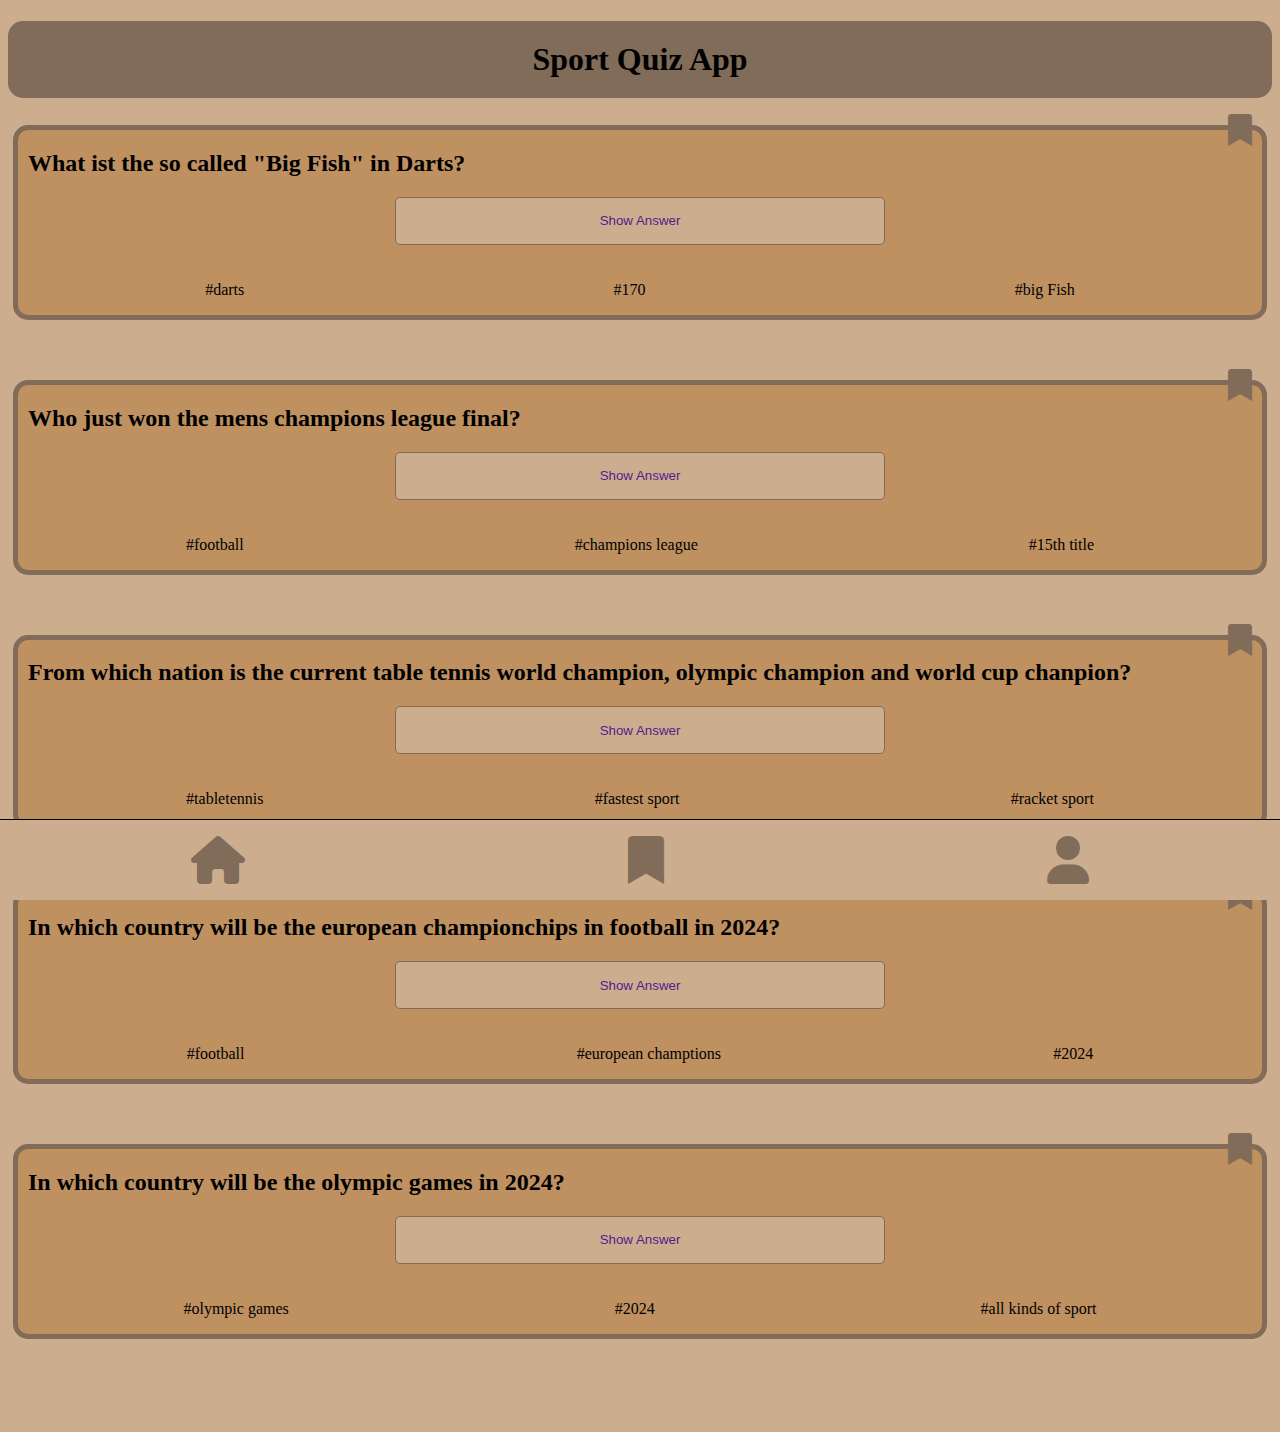
==== index.html @ 513539a7 "Add bookmark.html" ====
<!DOCTYPE html>
<html lang="en">
  <head>
    <meta charset="UTF-8" />
    <meta name="viewport" content="width=device-width, initial-scale=1.0" />
    <link rel="stylesheet" href="./styles.css" />
    <title>Sport Quiz App</title>
    <link
      rel="stylesheet"
      href="https://cdnjs.cloudflare.com/ajax/libs/font-awesome/6.0.0-beta3/css/all.min.css"
    />
  </head>
  <header>
    <h1>Sport Quiz App</h1>
  </header>
  <body id="home">
    <main>
      <section class="section-body">
        <section class="common-card question-1">
          <h2>What ist the so called "Big Fish" in Darts?</h2>
          <a href="#question-1">
            <i class="fas fa-bookmark fa-2xl card-bookmark"></i>
          </a>
          <div class="card-button">
            <button class="answer-button">
              <a href="" class="show-answer">Show Answer</a>
            </button>
          </div>
          <p hidden>It´s the highest finish you can throw, a 170 points</p>
          <div class="tags">
            <p>#darts</p>
            <p>#170</p>
            <p>#big Fish</p>
          </div>
        </section>
        <section class="common-card question-2">
          <h2>Who just won the mens champions league final?</h2>
          <a href="#question-2">
            <i class="fas fa-bookmark fa-2xl card-bookmark"></i>
          </a>
          <div class="card-button">
            <button class="answer-button">
              <a href="" class="show-answer">Show Answer</a>
            </button>
          </div>
          <p hidden>Real Madrid</p>
          <div class="tags">
            <p>#football</p>
            <p>#champions league</p>
            <p>#15th title</p>
          </div>
        </section>
        <section class="common-card question-3">
          <h2>
            From which nation is the current table tennis world champion,
            olympic champion and world cup chanpion?
          </h2>
          <a href="#question-3">
            <i class="fas fa-bookmark fa-2xl card-bookmark"></i>
          </a>
          <div class="card-button">
            <button class="answer-button">
              <a href="" class="show-answer">Show Answer</a>
            </button>
          </div>
          <p hidden>China</p>
          <div class="tags">
            <p>#tabletennis</p>
            <p>#fastest sport</p>
            <p>#racket sport</p>
          </div>
        </section>
        <section class="common-card question-4">
          <h2>
            In which country will be the european championchips in football in
            2024?
          </h2>
          <a href="#question-4">
            <i class="fas fa-bookmark fa-2xl card-bookmark"></i>
          </a>
          <div class="card-button">
            <button class="answer-button">
              <a href="" class="show-answer">Show Answer</a>
            </button>
          </div>
          <p hidden>Germany</p>
          <div class="tags">
            <p>#football</p>
            <p>#european champtions</p>
            <p>#2024</p>
          </div>
        </section>
        <section class="common-card question-5">
          <h2>In which country will be the olympic games in 2024?</h2>
          <a href="#question-5">
            <i class="fas fa-bookmark fa-2xl card-bookmark"></i>
          </a>
          <div class="card-button">
            <button class="answer-button">
              <a href="" class="show-answer">Show Answer</a>
            </button>
          </div>
          <p hidden>France</p>
          <div class="tags">
            <p>#olympic games</p>
            <p>#2024</p>
            <p>#all kinds of sport</p>
          </div>
        </section>
      </section>
    </main>
    <footer>
      <nav class="navbar">
        <ul>
          <li>
            <a href="">
              <i class="fas fa-home fa-3x"></i>
            </a>
          </li>
          <li>
            <a href="./bookmarks.html">
              <i class="fas fa-bookmark fa-3x"></i>
            </a>
          </li>
          <li>
            <a href="">
              <i class="fas fa-user fa-3x"></i>
            </a>
          </li>
        </ul>
      </nav>
    </footer>
  </body>
</html>
---- styles.css ----
*,
*::before,
*::after {
  box-sizing: border-box;
}

body {
  padding-bottom: 80px;
  background-color: #ccae8f;
}

h1 {
  text-align: center;
  padding: 20px 0 20px 0;
  background-color: #806c59;
  border-radius: 15px;
}

.section-body {
  padding: 5px;
  display: flex;
  flex-direction: column;
  gap: 60px;
}

.common-card {
  background-color: #bf9060;
  border: 5px solid #806c59;
  border-radius: 15px;
  position: relative;
  display: flex;
  flex-direction: column;
  padding-left: 10px;
  padding-right: 10px;
}

.card-bookmark {
  position: absolute;
  top: 0;
  right: 10px;
  color: #806c59;
}

.card-button {
  display: flex;
  justify-content: center;
  padding-bottom: 20px;
}

.answer-button {
  background-color: #ccae8f;
  width: 40%;
  height: 3rem;
  border: 1px solid #806c59;
  border-radius: 5px;
}

.show-answer {
  text-decoration: none;
  cursor: pointer;
}

.tags {
  display: flex;
  justify-content: space-around;
  gap: 15px;
}

footer {
  display: flex;
}

.navbar {
  display: block;
  border-top: 1px solid black;
  background-color: #ccae8f;
  cursor: pointer;
  position: fixed;
  bottom: 0;
  left: -40px;
  right: 0;
}

ul {
  list-style: none;
  display: flex;
  justify-content: space-around;
}

i {
  color: #806c59;
}
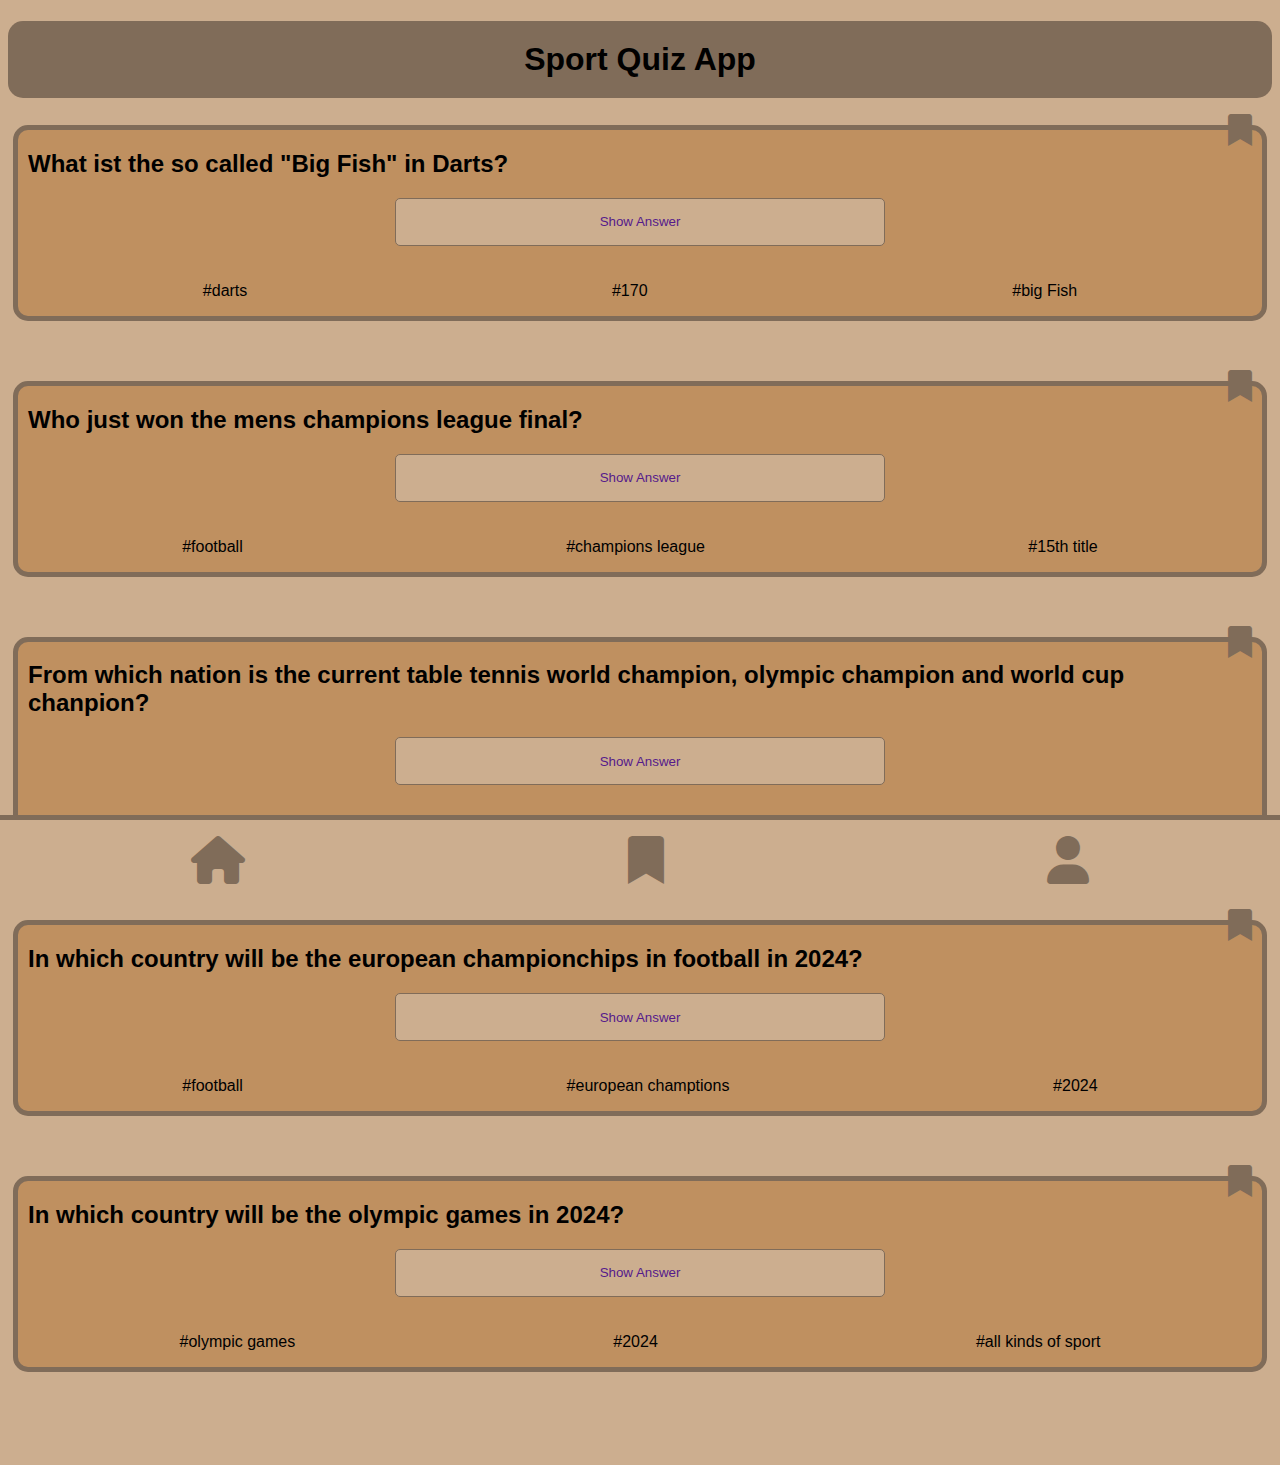
==== commit f359b53f: "Change css naming footer" ====
--- a/index.html
+++ b/index.html
@@ -16,7 +16,7 @@
   <body id="home">
     <main>
       <section class="section-body">
-        <section class="common-card question-1">
+        <section class="card question-1">
           <h2>What ist the so called "Big Fish" in Darts?</h2>
           <a href="#question-1">
             <i class="fas fa-bookmark fa-2xl card-bookmark"></i>
@@ -33,7 +33,7 @@
             <p>#big Fish</p>
           </div>
         </section>
-        <section class="common-card question-2">
+        <section class="card question-2">
           <h2>Who just won the mens champions league final?</h2>
           <a href="#question-2">
             <i class="fas fa-bookmark fa-2xl card-bookmark"></i>
@@ -50,7 +50,7 @@
             <p>#15th title</p>
           </div>
         </section>
-        <section class="common-card question-3">
+        <section class="card question-3">
           <h2>
             From which nation is the current table tennis world champion,
             olympic champion and world cup chanpion?
@@ -70,7 +70,7 @@
             <p>#racket sport</p>
           </div>
         </section>
-        <section class="common-card question-4">
+        <section class="card question-4">
           <h2>
             In which country will be the european championchips in football in
             2024?
@@ -90,7 +90,7 @@
             <p>#2024</p>
           </div>
         </section>
-        <section class="common-card question-5">
+        <section class="card question-5">
           <h2>In which country will be the olympic games in 2024?</h2>
           <a href="#question-5">
             <i class="fas fa-bookmark fa-2xl card-bookmark"></i>
@@ -109,22 +109,22 @@
         </section>
       </section>
     </main>
-    <footer>
+    <footer class="footer">
       <nav class="navbar">
-        <ul>
+        <ul class="navbar-row">
           <li>
             <a href="">
-              <i class="fas fa-home fa-3x"></i>
+              <i class="fas fa-home fa-3x navbar-buttons"></i>
             </a>
           </li>
           <li>
             <a href="./bookmarks.html">
-              <i class="fas fa-bookmark fa-3x"></i>
+              <i class="fas fa-bookmark fa-3x navbar-buttons"></i>
             </a>
           </li>
           <li>
             <a href="">
-              <i class="fas fa-user fa-3x"></i>
+              <i class="fas fa-user fa-3x navbar-buttons"></i>
             </a>
           </li>
         </ul>
--- a/styles.css
+++ b/styles.css
@@ -7,6 +7,7 @@
 body {
   padding-bottom: 80px;
   background-color: #ccae8f;
+  font-family: sans-serif, serif;
 }
 
 h1 {
@@ -23,7 +24,7 @@
   gap: 60px;
 }
 
-.common-card {
+.card {
   background-color: #bf9060;
   border: 5px solid #806c59;
   border-radius: 15px;
@@ -66,13 +67,13 @@
   gap: 15px;
 }
 
-footer {
+.footer {
   display: flex;
 }
 
 .navbar {
   display: block;
-  border-top: 1px solid black;
+  border-top: 5px solid #806c59;
   background-color: #ccae8f;
   cursor: pointer;
   position: fixed;
@@ -81,12 +82,12 @@
   right: 0;
 }
 
-ul {
+.navbar-row {
   list-style: none;
   display: flex;
   justify-content: space-around;
 }
 
-i {
+.navbar-buttons {
   color: #806c59;
 }
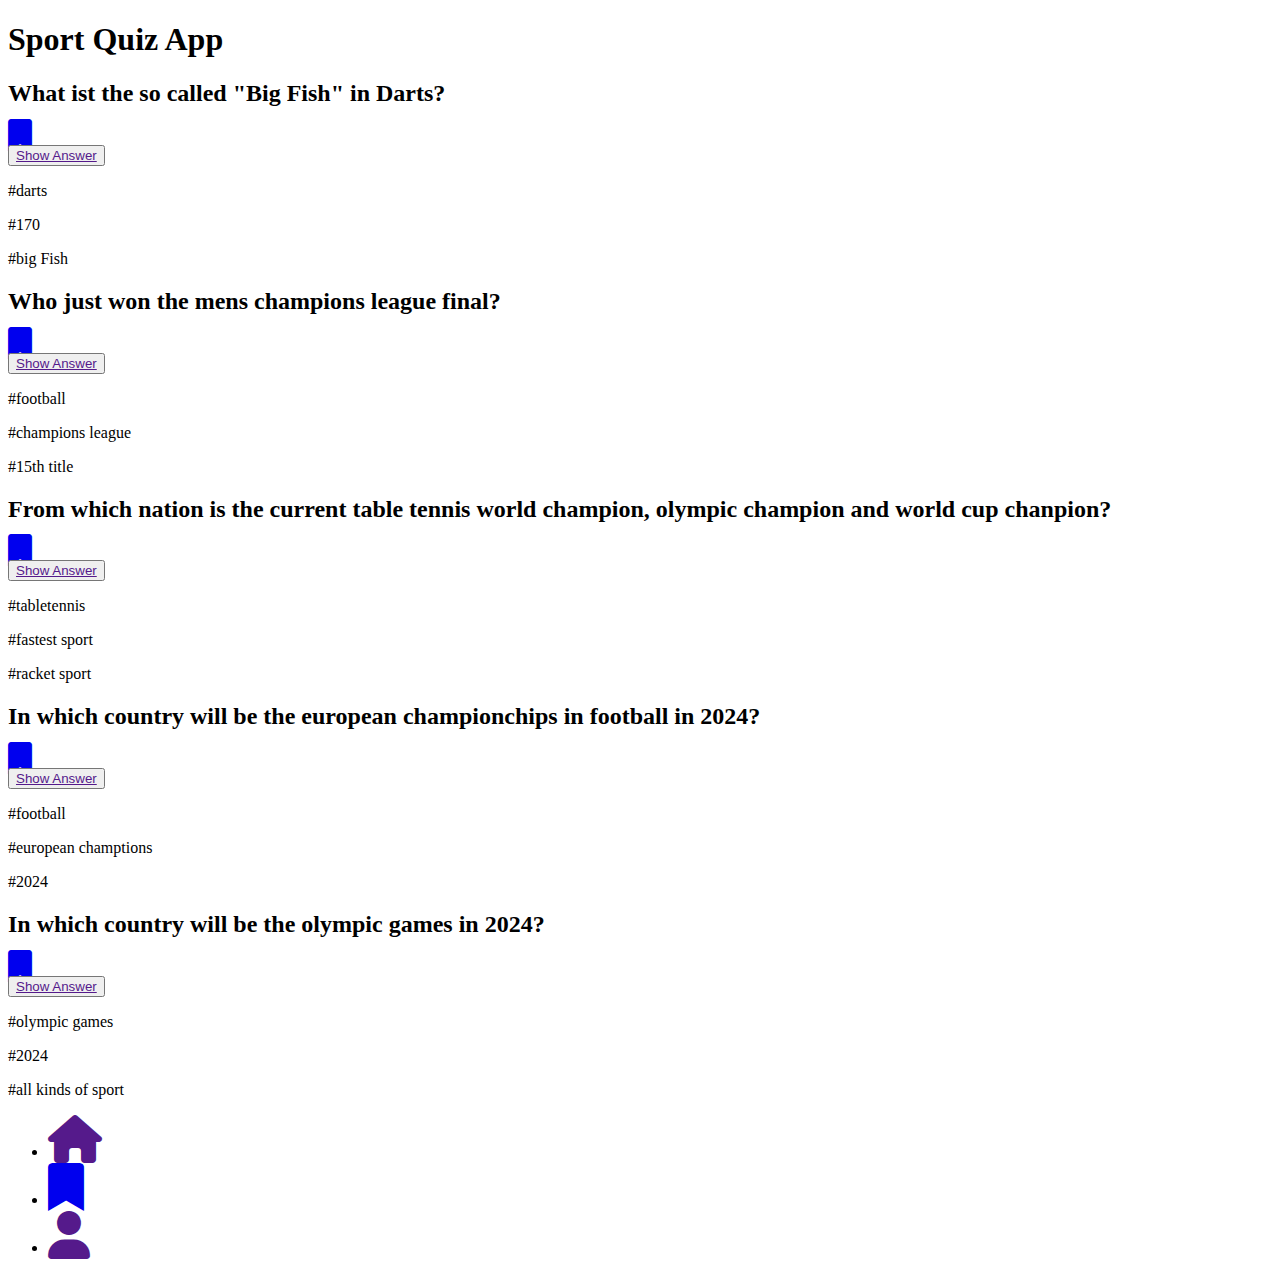
==== commit 7b17aa7f: "Change main class names" ====
--- a/index.html
+++ b/index.html
@@ -3,7 +3,7 @@
   <head>
     <meta charset="UTF-8" />
     <meta name="viewport" content="width=device-width, initial-scale=1.0" />
-    <link rel="stylesheet" href="./styles.css" />
+    <link rel="stylesheet" href="./css/styles.css" />
     <title>Sport Quiz App</title>
     <link
       rel="stylesheet"
@@ -11,17 +11,17 @@
     />
   </head>
   <header>
-    <h1>Sport Quiz App</h1>
+    <h1 class="header">Sport Quiz App</h1>
   </header>
   <body id="home">
     <main>
-      <section class="section-body">
+      <section class="all-cards-body">
         <section class="card question-1">
           <h2>What ist the so called "Big Fish" in Darts?</h2>
           <a href="#question-1">
             <i class="fas fa-bookmark fa-2xl card-bookmark"></i>
           </a>
-          <div class="card-button">
+          <div class="button-section">
             <button class="answer-button">
               <a href="" class="show-answer">Show Answer</a>
             </button>
@@ -38,7 +38,7 @@
           <a href="#question-2">
             <i class="fas fa-bookmark fa-2xl card-bookmark"></i>
           </a>
-          <div class="card-button">
+          <div class="button-section">
             <button class="answer-button">
               <a href="" class="show-answer">Show Answer</a>
             </button>
@@ -58,7 +58,7 @@
           <a href="#question-3">
             <i class="fas fa-bookmark fa-2xl card-bookmark"></i>
           </a>
-          <div class="card-button">
+          <div class="button-section">
             <button class="answer-button">
               <a href="" class="show-answer">Show Answer</a>
             </button>
@@ -78,7 +78,7 @@
           <a href="#question-4">
             <i class="fas fa-bookmark fa-2xl card-bookmark"></i>
           </a>
-          <div class="card-button">
+          <div class="button-section">
             <button class="answer-button">
               <a href="" class="show-answer">Show Answer</a>
             </button>
@@ -95,7 +95,7 @@
           <a href="#question-5">
             <i class="fas fa-bookmark fa-2xl card-bookmark"></i>
           </a>
-          <div class="card-button">
+          <div class="button-section">
             <button class="answer-button">
               <a href="" class="show-answer">Show Answer</a>
             </button>
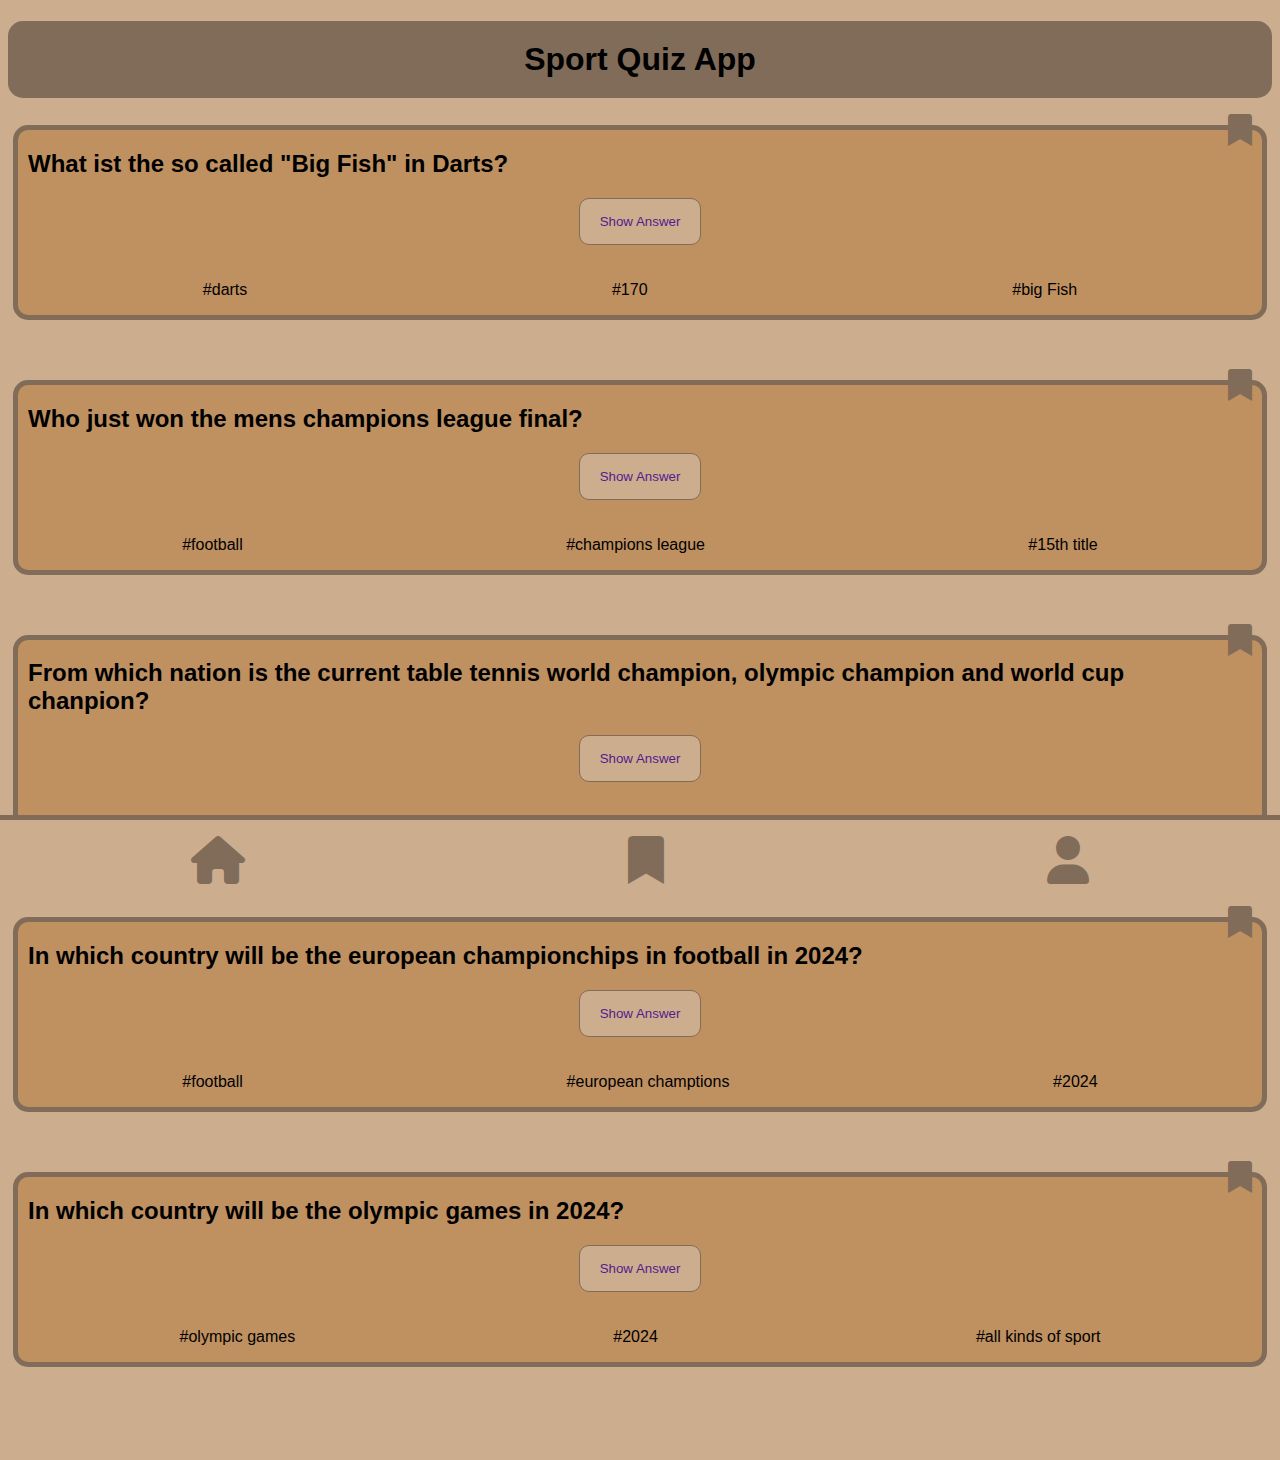
==== commit 9326ba23: "Add profile page and link buttons" ====
--- a/index.html
+++ b/index.html
@@ -123,7 +123,7 @@
             </a>
           </li>
           <li>
-            <a href="">
+            <a href="./profilepage.html">
               <i class="fas fa-user fa-3x navbar-buttons"></i>
             </a>
           </li>
--- a/css/styles.css
+++ b/css/styles.css
@@ -0,0 +1,10 @@
+@import "./global.css";
+@import "./header.css";
+@import "./cards.css";
+@import "./footer.css";
+
+*,
+*::before,
+*::after {
+  box-sizing: border-box;
+}
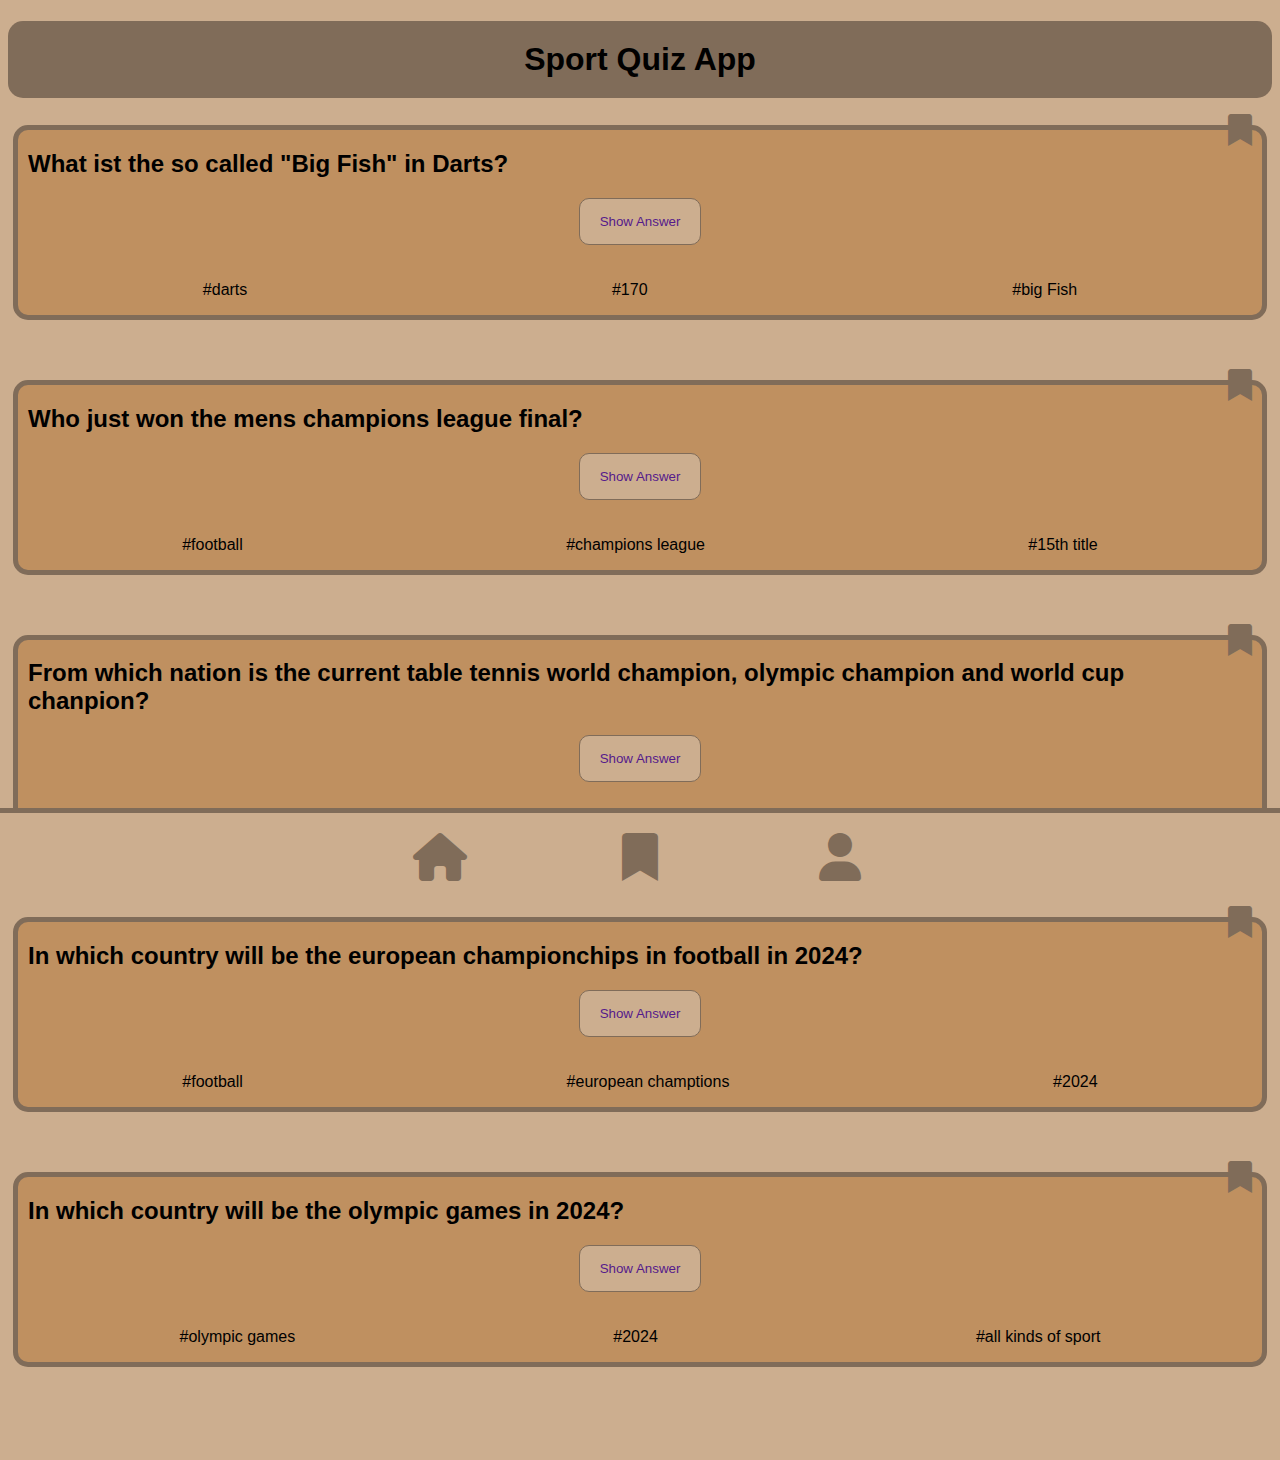
==== commit 051754aa: "Add classes for li in index.html" ====
--- a/index.html
+++ b/index.html
@@ -112,17 +112,17 @@
     <footer class="footer">
       <nav class="navbar">
         <ul class="navbar-row">
-          <li>
+          <li class="home-button">
             <a href="">
               <i class="fas fa-home fa-3x navbar-buttons"></i>
             </a>
           </li>
-          <li>
+          <li class="bookmark-button">
             <a href="./bookmarks.html">
               <i class="fas fa-bookmark fa-3x navbar-buttons"></i>
             </a>
           </li>
-          <li>
+          <li class="profile-button">
             <a href="./profilepage.html">
               <i class="fas fa-user fa-3x navbar-buttons"></i>
             </a>
--- a/css/styles.css
+++ b/css/styles.css
@@ -2,6 +2,7 @@
 @import "./header.css";
 @import "./cards.css";
 @import "./footer.css";
+@import "./cards-profile.css";
 
 *,
 *::before,
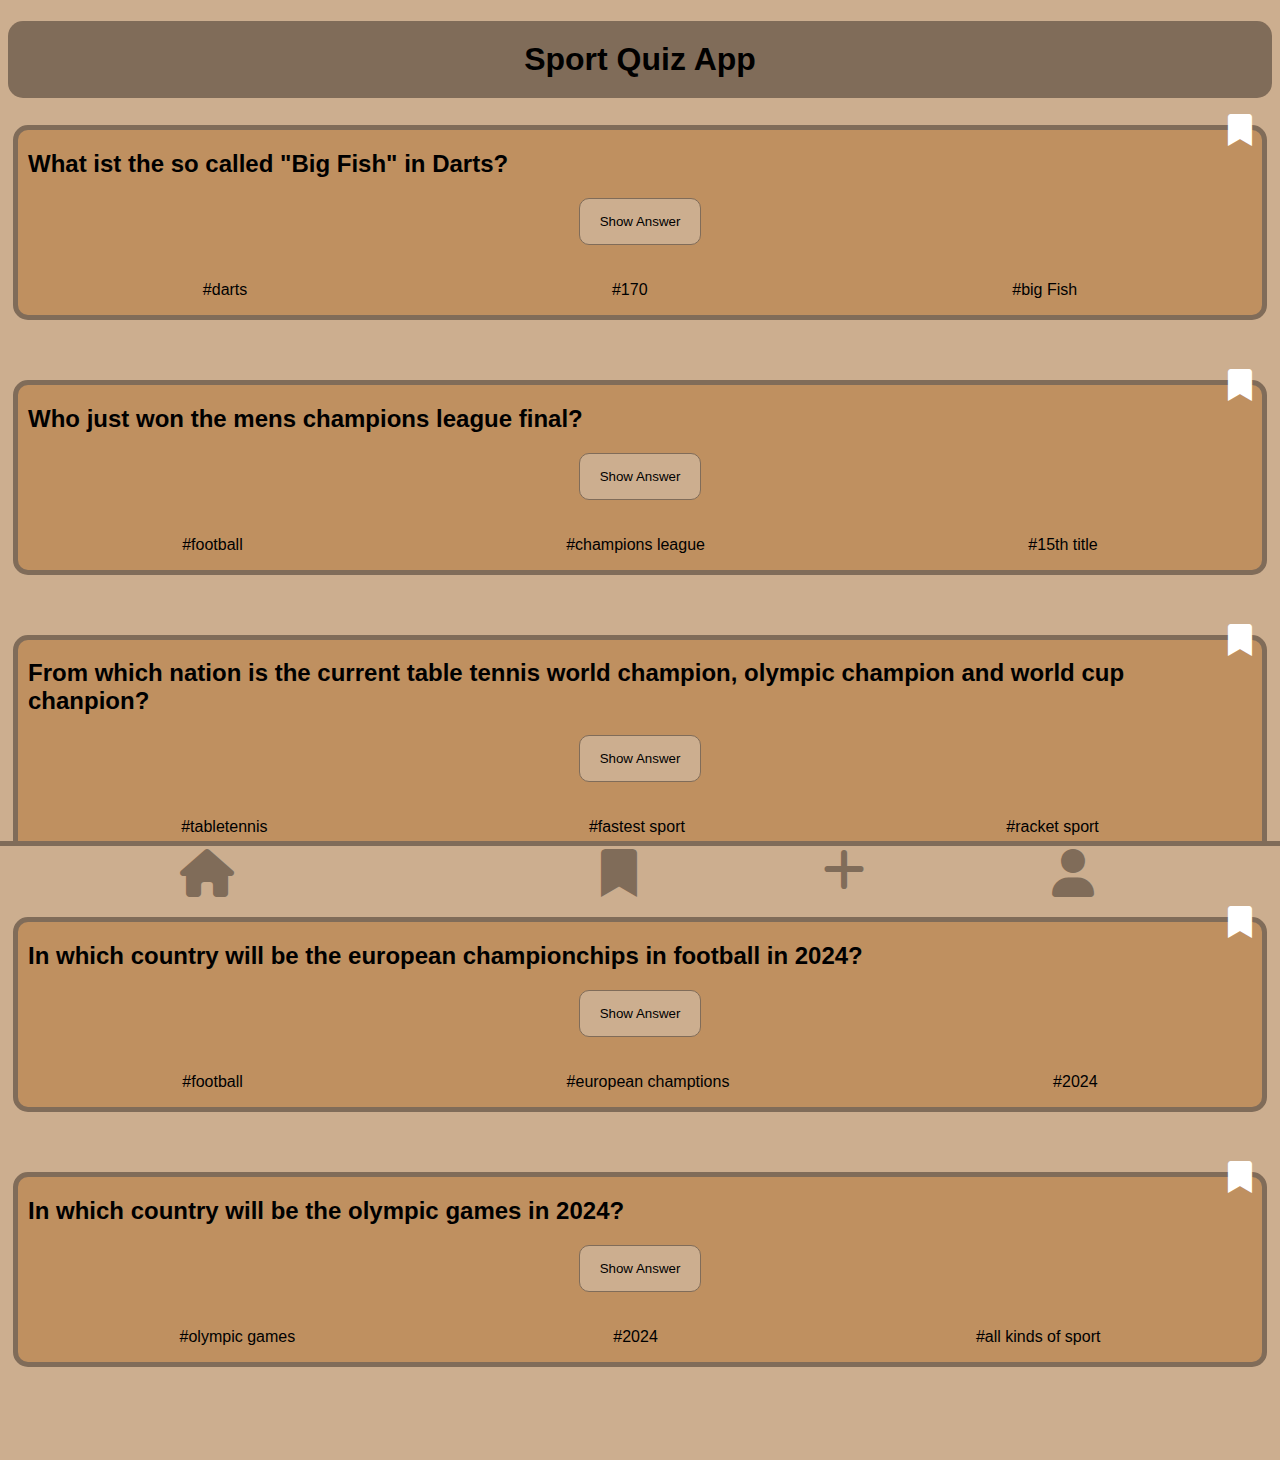
==== commit 9dbe9a93: "Add new footer button" ====
--- a/index.html
+++ b/index.html
@@ -9,6 +9,7 @@
       rel="stylesheet"
       href="https://cdnjs.cloudflare.com/ajax/libs/font-awesome/6.0.0-beta3/css/all.min.css"
     />
+    <script src="./index.js" defer></script>
   </head>
   <header>
     <h1 class="header">Sport Quiz App</h1>
@@ -19,14 +20,24 @@
         <section class="card question-1">
           <h2>What ist the so called "Big Fish" in Darts?</h2>
           <a href="#question-1">
-            <i class="fas fa-bookmark fa-2xl card-bookmark"></i>
+            <i
+              class="fas fa-bookmark fa-2xl card-bookmark toggle-bookmark"
+              data-js="bookmarkIcon"
+            ></i>
           </a>
           <div class="button-section">
-            <button class="answer-button">
-              <a href="" class="show-answer">Show Answer</a>
+            <button class="answer-button" data-js="answerButton">
+              <a href="" class="show-answer" data-js="showAnswer"
+                >Show Answer</a
+              >
+              <a href="" hidden class="hidden" data-js="hideAnswer"
+                >Hide Answer</a
+              >
             </button>
           </div>
-          <p hidden>It´s the highest finish you can throw, a 170 points</p>
+          <p hidden data-js="answerText">
+            It´s the highest finish you can throw, a 170 points
+          </p>
           <div class="tags">
             <p>#darts</p>
             <p>#170</p>
@@ -122,6 +133,11 @@
               <i class="fas fa-bookmark fa-3x navbar-buttons"></i>
             </a>
           </li>
+          <li class="form-button">
+            <a href="./form.html">
+              <i class="fas fa-plus fa-3x navbar-buttons"></i>
+            </a>
+          </li>
           <li class="profile-button">
             <a href="./profilepage.html">
               <i class="fas fa-user fa-3x navbar-buttons"></i>
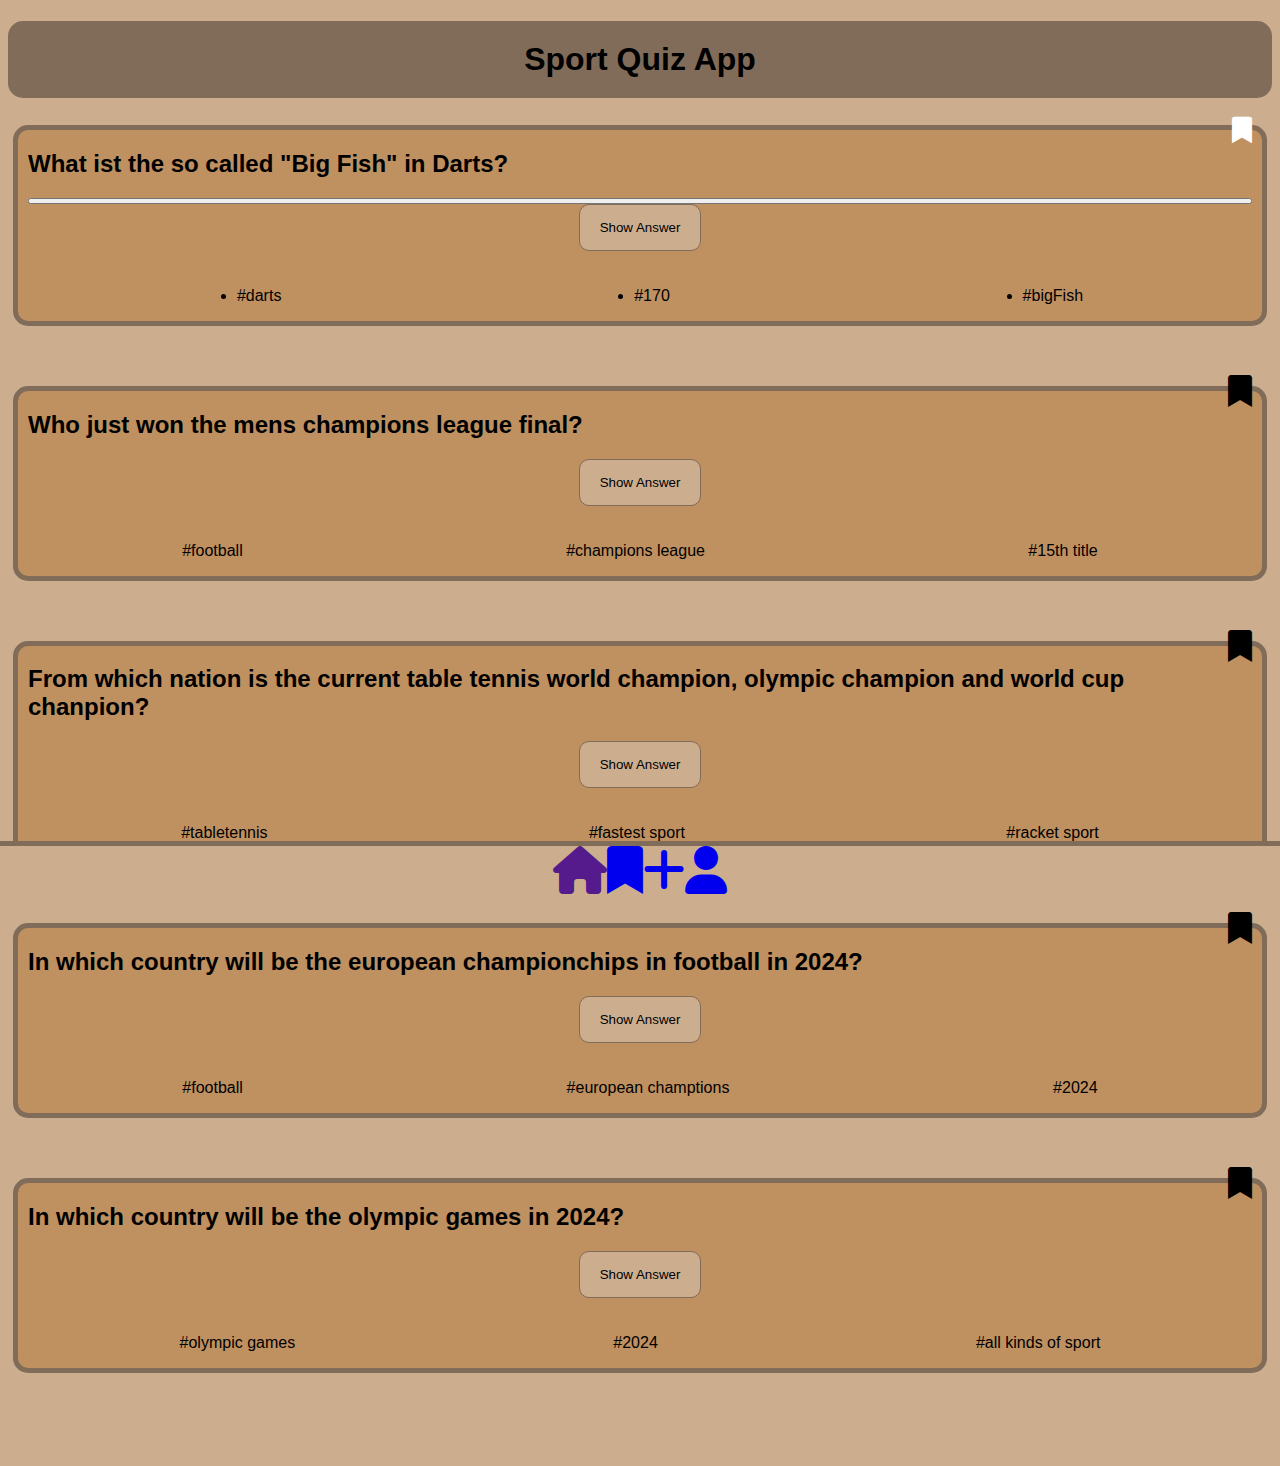
==== commit f55f57a5: "Remove header and change anchor to button elements, change p tag to ul and change class names" ====
--- a/index.html
+++ b/index.html
@@ -11,38 +11,31 @@
     />
     <script src="./index.js" defer></script>
   </head>
-  <header>
-    <h1 class="header">Sport Quiz App</h1>
-  </header>
+  <h1 class="header">Sport Quiz App</h1>
   <body id="home">
     <main>
       <section class="all-cards-body">
         <section class="card question-1">
           <h2>What ist the so called "Big Fish" in Darts?</h2>
-          <a href="#question-1">
+          <button class="button-bookmark">
             <i
               class="fas fa-bookmark fa-2xl card-bookmark toggle-bookmark"
               data-js="bookmarkIcon"
             ></i>
-          </a>
+          </button>
           <div class="button-section">
-            <button class="answer-button" data-js="answerButton">
-              <a href="" class="show-answer" data-js="showAnswer"
-                >Show Answer</a
-              >
-              <a href="" hidden class="hidden" data-js="hideAnswer"
-                >Hide Answer</a
-              >
+            <button class="answer-button" data-js="showAnswerButton">
+              Show Answer
             </button>
           </div>
           <p hidden data-js="answerText">
             It´s the highest finish you can throw, a 170 points
           </p>
-          <div class="tags">
-            <p>#darts</p>
-            <p>#170</p>
-            <p>#big Fish</p>
-          </div>
+          <ul class="tags">
+            <li>#darts</li>
+            <li>#170</li>
+            <li>#bigFish</li>
+          </ul>
         </section>
         <section class="card question-2">
           <h2>Who just won the mens champions league final?</h2>
@@ -123,24 +116,24 @@
     <footer class="footer">
       <nav class="navbar">
         <ul class="navbar-row">
-          <li class="home-button">
+          <li class="footer-button">
             <a href="">
-              <i class="fas fa-home fa-3x navbar-buttons"></i>
+              <i class="fas fa-home fa-3x navbar-icon"></i>
             </a>
           </li>
-          <li class="bookmark-button">
+          <li class="footer-button">
             <a href="./bookmarks.html">
-              <i class="fas fa-bookmark fa-3x navbar-buttons"></i>
+              <i class="fas fa-bookmark fa-3x navbar-icon"></i>
             </a>
           </li>
-          <li class="form-button">
+          <li class="footer-button">
             <a href="./form.html">
-              <i class="fas fa-plus fa-3x navbar-buttons"></i>
+              <i class="fas fa-plus fa-3x navbar-icon"></i>
             </a>
           </li>
-          <li class="profile-button">
+          <li class="footer-button">
             <a href="./profilepage.html">
-              <i class="fas fa-user fa-3x navbar-buttons"></i>
+              <i class="fas fa-user fa-3x navbar-icon"></i>
             </a>
           </li>
         </ul>
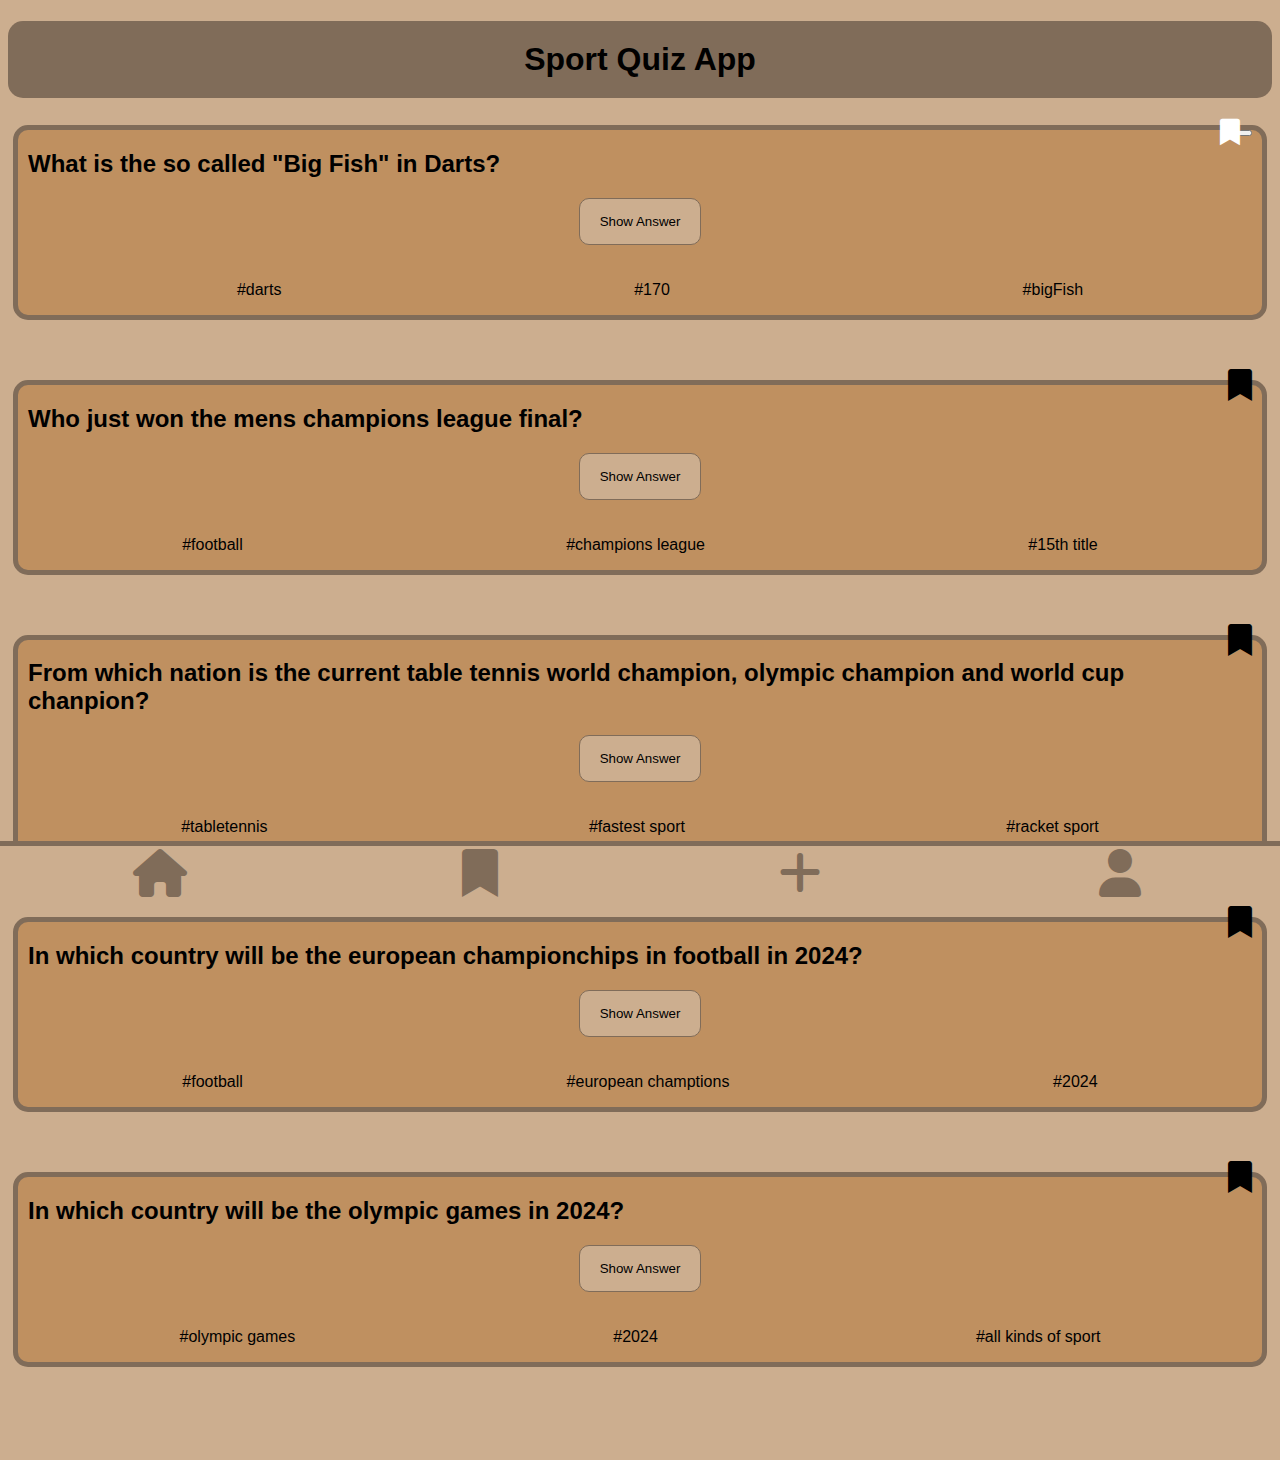
==== commit 03a1eb30: "Add class and script module" ====
--- a/index.html
+++ b/index.html
@@ -9,15 +9,15 @@
       rel="stylesheet"
       href="https://cdnjs.cloudflare.com/ajax/libs/font-awesome/6.0.0-beta3/css/all.min.css"
     />
-    <script src="./index.js" defer></script>
+    <script type="module" src="./index.js" defer></script>
   </head>
   <h1 class="header">Sport Quiz App</h1>
   <body id="home">
     <main>
       <section class="all-cards-body">
         <section class="card question-1">
-          <h2>What ist the so called "Big Fish" in Darts?</h2>
-          <button class="button-bookmark">
+          <h2>What is the so called "Big Fish" in Darts?</h2>
+          <button class="card-bookmark">
             <i
               class="fas fa-bookmark fa-2xl card-bookmark toggle-bookmark"
               data-js="bookmarkIcon"
@@ -116,23 +116,23 @@
     <footer class="footer">
       <nav class="navbar">
         <ul class="navbar-row">
-          <li class="footer-button">
-            <a href="">
+          <li class="footer-button footer-button__current">
+            <a href="" class="linkWidth">
               <i class="fas fa-home fa-3x navbar-icon"></i>
             </a>
           </li>
           <li class="footer-button">
-            <a href="./bookmarks.html">
+            <a href="./bookmarks.html" class="linkWidth">
               <i class="fas fa-bookmark fa-3x navbar-icon"></i>
             </a>
           </li>
           <li class="footer-button">
-            <a href="./form.html">
+            <a href="./form.html" class="linkWidth">
               <i class="fas fa-plus fa-3x navbar-icon"></i>
             </a>
           </li>
-          <li class="footer-button">
-            <a href="./profilepage.html">
+          <li class="footer-button" da>
+            <a href="./profilepage.html" class="linkWidth">
               <i class="fas fa-user fa-3x navbar-icon"></i>
             </a>
           </li>
--- a/css/styles.css
+++ b/css/styles.css
@@ -3,9 +3,3 @@
 @import "./cards.css";
 @import "./footer.css";
 @import "./cards-profile.css";
-
-*,
-*::before,
-*::after {
-  box-sizing: border-box;
-}
